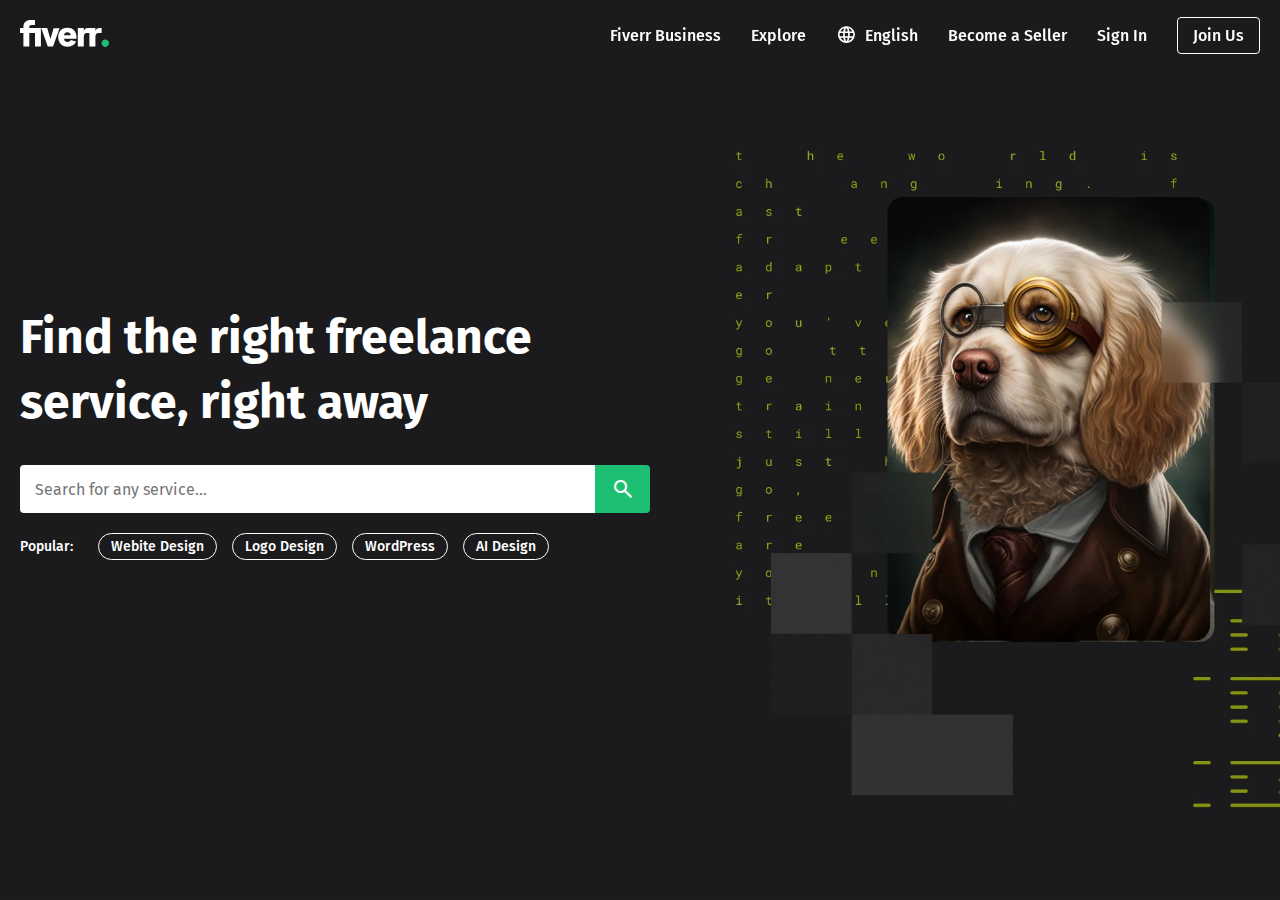
==== index.html @ 089083ff "html intro" ====
<!DOCTYPE html>
<html lang="en">
<head>
    <meta charset="UTF-8">
    <meta name="viewport" content="width=device-width, initial-scale=1.0">
    <link rel="stylesheet" href="indexl.css">
    <link rel="stylesheet" href="https://fonts.googleapis.com/css2?family=Material+Symbols+Outlined:opsz,wght,FILL,GRAD@48,400,0,0">
    <title> Fiverr Homepage  | Bright jonathan </title> 
</head>
<body>

    <header>
        <nav class="navbar">
          <a href="#" class="logo">
            <img src="images/logo.svg" alt="Fiverr Logo">
          </a>
          <ul class="menu-links">
            <li><a href="#">Fiverr Business</a></li>
            <li><a href="#">Explore</a></li>
            <li class="language-item">
              <a href="#">
                <span class="material-symbols-outlined">language</span>
                English
              </a>
            </li>
            <li><a href="#">Become a Seller</a></li>
            <li><a href="#">Sign In</a></li>
            <li class="join-btn"><a href="#">Join Us</a></li>
            <span id="close-menu-btn" class="material-symbols-outlined">close</span>
          </ul>
          <span id="hamburger-btn" class="material-symbols-outlined">menu</span>
        </nav>
      </header>


      <section class="hero-section">
        <div class="content">
          <h1>Find the right freelance service, right away</h1>
          <form class="search-form">
            <input type="text" placeholder="Search for any service..." required>
            <button class="material-symbols-outlined" type="sumbit">search</button>
          </form>
          <div class="popular-tags">
            Popular:
            <ul class="tags">
              <li><a href="#">Webite Design</a></li>
              <li><a href="#">Logo Design</a></li>
              <li><a href="#">WordPress</a></li>
              <li><a href="#">AI Design</a></li>
            </ul>
          </div>
        </div>
      </section>

    

</body>
</html>
---- indexl.css ----
/* Importing Google font - Fira Sans */
@import url('https://fonts.googleapis.com/css2?family=Fira+Sans:wght@300;400;500;600;700&display=swap');


* {
  margin: 0;
  padding: 0;
  box-sizing: border-box;
  font-family: 'Fira Sans', sans-serif;
}

body {
  background: #1B1B1D;
}

header {
  position: fixed;
  left: 0;
  top: 0;
  width: 100%;
  z-index: 1;
  padding: 20px;
}

header .navbar {
  max-width: 1280px;
  margin: 0 auto;
  display: flex;
  align-items: center;
  justify-content: space-between;
}

.navbar .menu-links {
  display: flex;
  align-items: center;
  list-style: none;
  gap: 30px;
}

.navbar .menu-links li a {
  color: #fff;
  font-weight: 500;
  text-decoration: none;
  transition: 0.2s ease;
}

.navbar .menu-links .language-item a {
  display: flex;
  gap: 8px;
  align-items: center;
}

.navbar .menu-links .language-item span {
  font-size: 1.3rem;
}

.navbar .menu-links li a:hover {
  color: #1dbf73;
}

.navbar .menu-links .join-btn a {
  border: 1px solid #fff;
  padding: 8px 15px;
  border-radius: 4px;
}

.navbar .menu-links .join-btn a:hover {
  color: #fff;
  border-color: transparent;
  background: #1dbf73;
}

/* THIS IS MY SECOND SECTION */

.hero-section {
  height: 100vh;
  background-image: url("images/hero-img.jpg");
  background-position: center;
  background-size: cover;
  position: relative;
  display: flex;
  padding: 0 20px;
  align-items: center;
}

.hero-section .content {
  max-width: 1280px;
  margin: 0 auto 40px;
  width: 100%;
}

.hero-section .content h1 {
  color: #fff;
  font-size: 3rem;
  max-width: 630px;
  line-height: 65px;
}

.hero-section .search-form {
  height: 48px;
  display: flex;
  max-width: 630px;
  margin-top: 30px;
}

.hero-section .search-form input {
  height: 100%;
  width: 100%;
  border: none;
  outline: none;
  padding: 0 15px;
  font-size: 1rem;
  border-radius: 4px 0 0 4px;
}

.hero-section .search-form button {
  height: 100%;
  width: 60px;
  border: none;
  outline: none;
  cursor: pointer;
  background: #1dbf73;
  color: #fff;
  border-radius: 0 4px 4px 0;
  transition: background 0.2s ease;
}

.hero-section .search-form button:hover {
  background: #19a463;
}

.hero-section .popular-tags {
  display: flex;
  color: #fff;
  gap: 25px;
  font-size: 0.875rem;
  font-weight: 500;
  margin-top: 25px;
}

.hero-section .popular-tags .tags {
  display: flex;
  gap: 15px;
  align-items: center;
  list-style: none;
}

.hero-section .tags li a {
  text-decoration: none;
  color: #fff;
  border: 1px solid #fff;
  padding: 4px 12px;
  border-radius: 50px;
  transition: 0.2s ease;
}

.hero-section .tags li a:hover {
  color: #000;
  background: #fff;
}

.navbar #hamburger-btn {
  color: #fff;
  cursor: pointer;
  display: none;
  font-size: 1.7rem;
}

.navbar #close-menu-btn {
  position: absolute;
  display: none;
  color: #000;
  top: 20px;
  right: 20px;
  cursor: pointer;
  font-size: 1.7rem;
}

@media screen and (max-width: 900px) {
  header.show-mobile-menu::before {
    content: "";
    height: 100%;
    width: 100%;
    position: fixed;
    left: 0;
    top: 0;
    backdrop-filter: blur(5px);
  }

  .navbar .menu-links {
    height: 100vh;
    max-width: 300px;
    width: 100%;
    background: #fff;
    position: fixed;
    left: -300px;
    top: 0;
    display: block;
    padding: 75px 40px 0;
    transition: left 0.2s ease;
  }

  header.show-mobile-menu .navbar .menu-links {
    left: 0;
  }

  .navbar .menu-links li {
    margin-bottom: 30px;
  }

  .navbar .menu-links li a {
    color: #000;
    font-size: 1.1rem;
  }

  .navbar .menu-links .join-btn a {
    padding: 0;
  }

  .navbar .menu-links .join-btn a:hover {
    color: #1dbf73;
    background: none;
  }

  .navbar :is(#close-menu-btn, #hamburger-btn) {
    display: block;
  }

  .hero-section {
    background: none;
  }

  .hero-section .content {
    margin: 0 auto 80px;
  }

  .hero-section .content :is(h1, .search-form) {
    max-width: 100%;
  }

  .hero-section .content h1 {
    text-align: center;
    font-size: 2.5rem;
    line-height: 55px;
  }

  .hero-section .search-form {
    display: block;
    margin-top: 20px;
  }

  .hero-section .search-form input {
    border-radius: 4px;
  }
  
  .hero-section .search-form button {
    margin-top: 10px;
    border-radius: 4px;
    width: 100%;
  }

  .hero-section .popular-tags {
    display: none;
  }
}
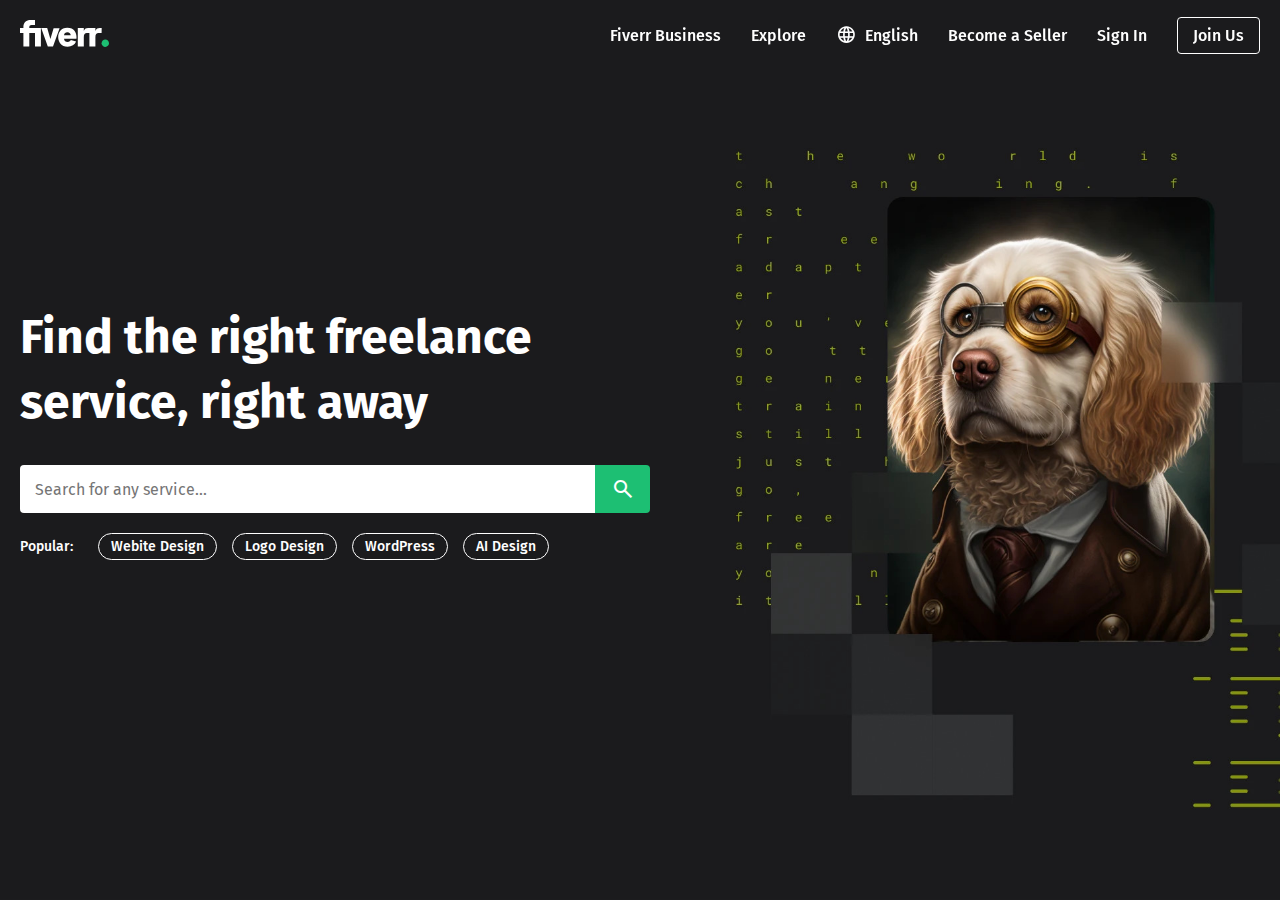
==== commit 31dd8a8c: "added the sign in page" ====
--- a/index.html
+++ b/index.html
@@ -11,7 +11,7 @@
 
     <header>
         <nav class="navbar">
-          <a href="#" class="logo">
+          <a href="./index.html" class="logo"> 
             <img src="images/logo.svg" alt="Fiverr Logo">
           </a>
           <ul class="menu-links">
@@ -24,7 +24,7 @@
               </a>
             </li>
             <li><a href="#">Become a Seller</a></li>
-            <li><a href="#">Sign In</a></li>
+            <li><a href="./login.html">Sign In</a></li>
             <li class="join-btn"><a href="#">Join Us</a></li>
             <span id="close-menu-btn" class="material-symbols-outlined">close</span>
           </ul>
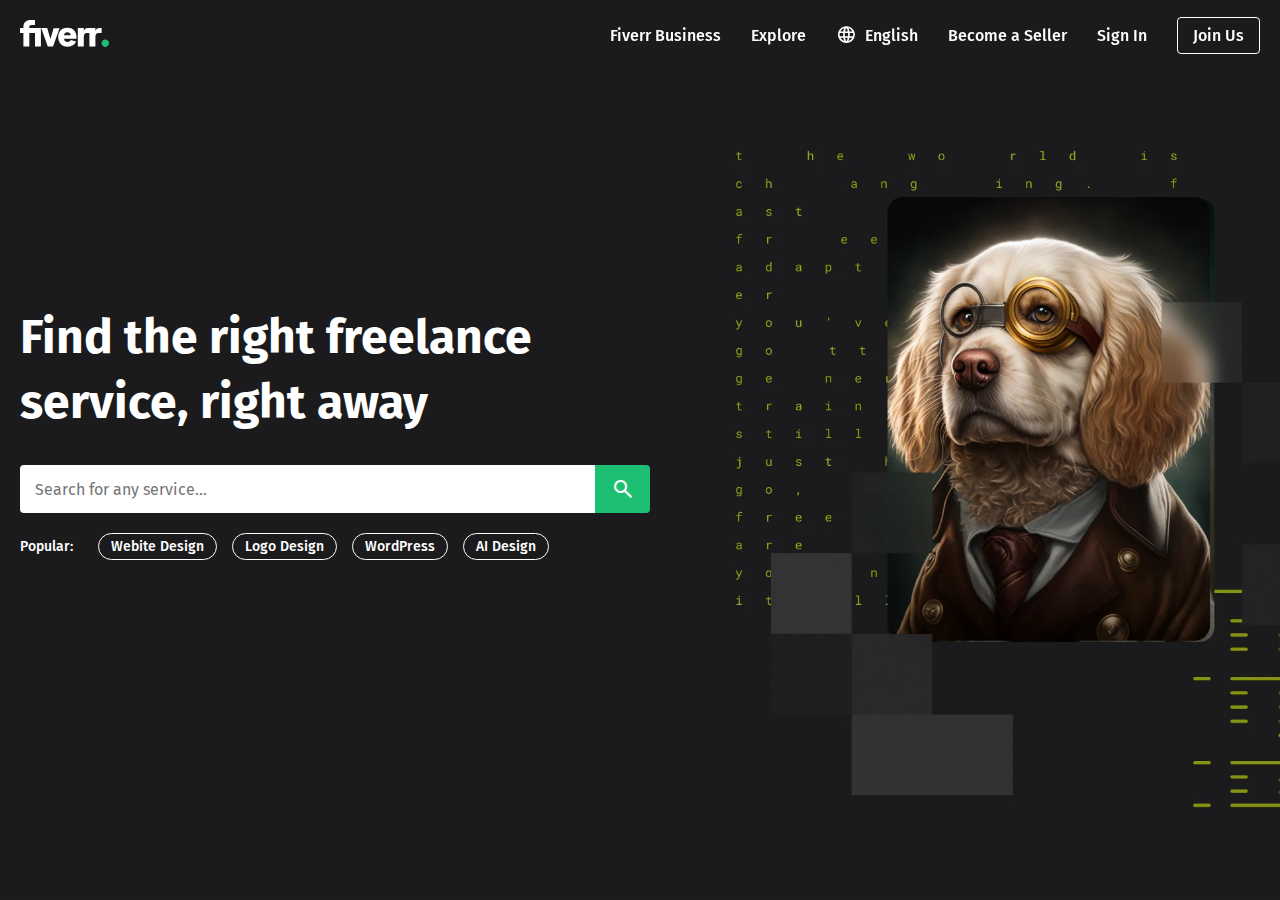
==== commit 0d9c9b73: "added js" ====
--- a/index.html
+++ b/index.html
@@ -53,7 +53,15 @@
       </section>
 
     
-
+      <script>
+        const header = document.querySelector("header");
+        const hamburgerBtn = document.querySelector("#hamburger-btn");
+        const closeMenuBtn = document.querySelector("#close-menu-btn");
+        // Toggle mobile menu on hamburger button click
+        hamburgerBtn.addEventListener("click", () => header.classList.toggle("show-mobile-menu"));
+        // Close mobile menu on close button click
+        closeMenuBtn.addEventListener("click", () => hamburgerBtn.click());
+      </script>
 </body>
 </html>
 
